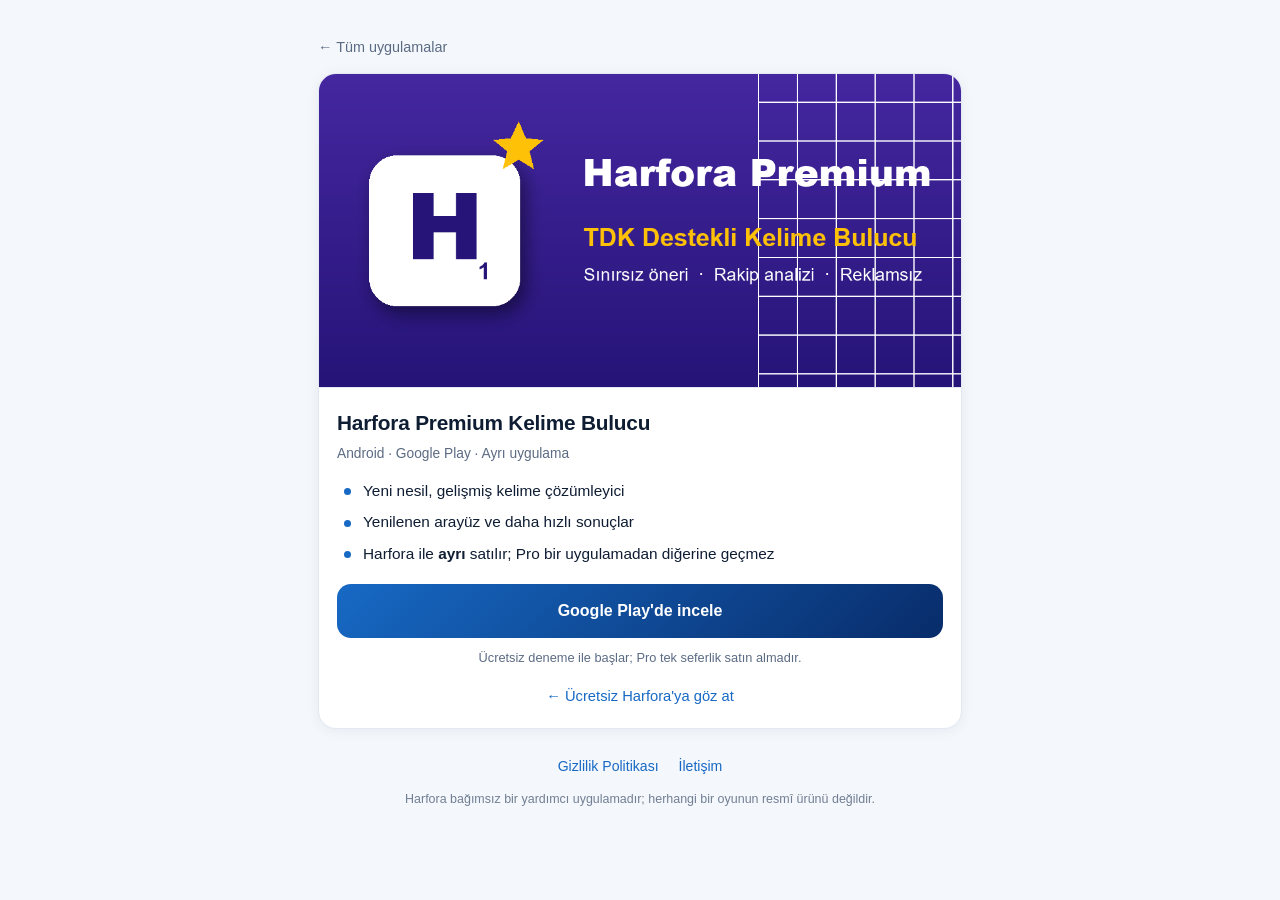
==== harfora-premium/index.html @ 7386c424 "Split app cards into detail pages + direct Play buttons - /                : app index, each card li" ====
<!DOCTYPE html>
<html lang="tr">
<head>
<meta charset="utf-8">
<meta name="viewport" content="width=device-width, initial-scale=1">
<title>Harfora Premium Kelime Bulucu — gelişmiş kelime çözümleyici</title>
<meta name="description" content="Harfora Premium: yeni nesil, gelişmiş Türkçe kelime çözümleyici. Android, Google Play. Harfora'dan ayrı bir uygulamadır; Pro satın alma uygulamalar arasında paylaşılmaz.">
<link rel="canonical" href="https://hasantarla.github.io/harfora-premium/">
<link rel="icon" href="../assets/icon-v2.png" type="image/png">
<link rel="stylesheet" href="../assets/site.css">
<meta property="og:type" content="website">
<meta property="og:locale" content="tr_TR">
<meta property="og:title" content="Harfora Premium Kelime Bulucu">
<meta property="og:description" content="Yeni nesil, gelişmiş kelime çözümleyici. Android, Google Play.">
<meta property="og:image" content="https://hasantarla.github.io/assets/harfora-v2.png">
<meta property="og:url" content="https://hasantarla.github.io/harfora-premium/">
</head>
<body>
<main>

  <nav class="crumb"><a href="../" data-keep-utm>← Tüm uygulamalar</a></nav>

  <article class="detail">
    <img class="banner" src="../assets/harfora-v2.png"
         alt="Harfora Premium Kelime Bulucu: gelişmiş kelime çözümleyici" width="1024" height="500">
    <div class="body">
      <h2>Harfora Premium Kelime Bulucu</h2>
      <p class="meta">Android · Google Play · Ayrı uygulama</p>
      <ul class="features">
        <li>Yeni nesil, gelişmiş kelime çözümleyici</li>
        <li>Yenilenen arayüz ve daha hızlı sonuçlar</li>
        <li>Harfora ile <strong>ayrı</strong> satılır; Pro bir uygulamadan diğerine geçmez</li>
      </ul>
      <a class="cta" href="https://play.google.com/store/apps/details?id=com.ht.harfora.v2&amp;utm_source=website&amp;utm_medium=landing&amp;utm_campaign=harfora_premium">Google Play'de incele</a>
      <p class="note">Ücretsiz deneme ile başlar; Pro tek seferlik satın almadır.</p>
      <a class="cross" href="../harfora/" data-keep-utm>← Ücretsiz Harfora'ya göz at</a>
    </div>
  </article>

  <footer>
    <div class="links">
      <a href="../privacy.html">Gizlilik Politikası</a>
      <a href="mailto:hasantarla.apps@gmail.com">İletişim</a>
    </div>
    <div class="disclaimer">
      Harfora bağımsız bir yardımcı uygulamadır; herhangi bir oyunun resmî ürünü değildir.
    </div>
  </footer>

</main>
<script src="../assets/site.js"></script>
</body>
</html>
---- assets/site.css ----
/* hasantarla.github.io — ortak stil
   Sayfalar: / (uygulama dizini), /harfora/, /harfora-premium/, /privacy.html */

:root{
  --fg:#0f1d33; --muted:#5b6b83; --bg:#f4f7fb; --card:#ffffff; --line:#e2e9f3;
  --brand:#1769C4; --brand-dark:#082C6A; --accent:#FFD64A; --ok:#127a4b;
  --shadow:0 2px 14px rgba(8,44,106,.06);
}
@media (prefers-color-scheme: dark){
  :root{
    --fg:#e8eef7; --muted:#9aa9be; --bg:#0b1220; --card:#131e33; --line:#22314d;
    --ok:#4ed191; --shadow:0 2px 14px rgba(0,0,0,.35);
  }
}

*{box-sizing:border-box}
html{-webkit-text-size-adjust:100%}
body{
  margin:0; background:var(--bg); color:var(--fg); font-size:17px; line-height:1.6;
  font-family:-apple-system,BlinkMacSystemFont,"Segoe UI",Roboto,Helvetica,Arial,sans-serif;
}
main{max-width:680px; margin:0 auto; padding:36px 18px 64px}
a{color:var(--brand)}

/* ---------- Baslik ---------- */
.page-head{margin:0 0 26px}
.page-head h1{font-size:1.7rem; margin:0 0 4px; letter-spacing:-.3px}
.page-head .sub{color:var(--muted); margin:0; font-size:.95rem}

/* ---------- Breadcrumb ---------- */
nav.crumb{margin:0 0 14px; font-size:.9rem}
nav.crumb a{color:var(--muted); text-decoration:none}
nav.crumb a:hover{color:var(--brand)}

/* ---------- Uygulama listesi (kart) ---------- */
ul.apps{list-style:none; margin:0; padding:0}
li.card{
  display:flex; align-items:stretch; background:var(--card); border:1px solid var(--line);
  border-radius:16px; box-shadow:var(--shadow); margin:0 0 12px; overflow:hidden;
}
li.card:hover{border-color:var(--brand)}
.card-main{
  flex:1 1 auto; min-width:0; display:flex; align-items:center; gap:13px;
  padding:14px 6px 14px 15px; text-decoration:none; color:inherit;
}
.card-main img{width:56px; height:56px; border-radius:13px; flex:0 0 auto}
.card-txt{min-width:0; display:block}
.card-name{display:block; font-weight:700; font-size:1.01rem; letter-spacing:-.1px}
.card-desc{display:block; color:var(--muted); font-size:.86rem; margin-top:2px}
.card-chev{flex:0 0 auto; color:var(--muted); font-size:1.35rem; line-height:1}
.card-play{
  flex:0 0 auto; align-self:center; display:inline-flex; align-items:center; gap:6px;
  margin:0 12px 0 4px; padding:11px 14px; border-radius:12px; text-decoration:none;
  font-weight:700; font-size:.83rem; color:#fff; white-space:nowrap;
  background:linear-gradient(135deg,var(--brand),var(--brand-dark));
}
.card-play svg{width:11px; height:11px; fill:currentColor}
.card-play:active{transform:translateY(1px)}

/* ---------- Detay sayfasi ---------- */
.detail{
  background:var(--card); border:1px solid var(--line); border-radius:18px;
  overflow:hidden; box-shadow:var(--shadow); margin:0 0 20px;
}
.detail img.banner{
  display:block; width:100%; height:auto; aspect-ratio:1024/500; object-fit:cover;
  border-bottom:1px solid var(--line);
}
.detail .body{padding:18px 18px 20px}
.detail h2{margin:0 0 4px; font-size:1.3rem; letter-spacing:-.2px}
.detail .meta{margin:0 0 14px; font-size:.86rem; color:var(--muted)}
.detail .meta .free{color:var(--ok); font-weight:700}
ul.features{list-style:none; padding:0; margin:0 0 18px}
ul.features li{position:relative; padding-left:26px; margin:0 0 7px; font-size:.96rem}
ul.features li::before{
  content:""; position:absolute; left:7px; top:.62em; width:7px; height:7px;
  border-radius:50%; background:var(--brand);
}
a.cta{
  display:flex; align-items:center; justify-content:center; gap:10px; min-height:52px;
  padding:14px 18px; border-radius:14px; text-decoration:none; font-weight:700;
  font-size:1rem; color:#fff; background:linear-gradient(135deg,var(--brand),var(--brand-dark));
}
a.cta:active{transform:translateY(1px)}
.note{font-size:.8rem; color:var(--muted); text-align:center; margin:10px 0 0}
.cross{
  display:block; text-align:center; margin-top:16px; font-size:.92rem;
  text-decoration:none; color:var(--brand);
}
.cross:hover{text-decoration:underline}

/* ---------- Alt bilgi ---------- */
footer{margin-top:26px; text-align:center; font-size:.88rem; color:var(--muted)}
footer a{text-decoration:none}
footer a:hover{text-decoration:underline}
footer .links{margin-bottom:10px}
footer .links a{margin:0 8px; white-space:nowrap}
.disclaimer{font-size:.78rem; margin-top:12px; opacity:.85}
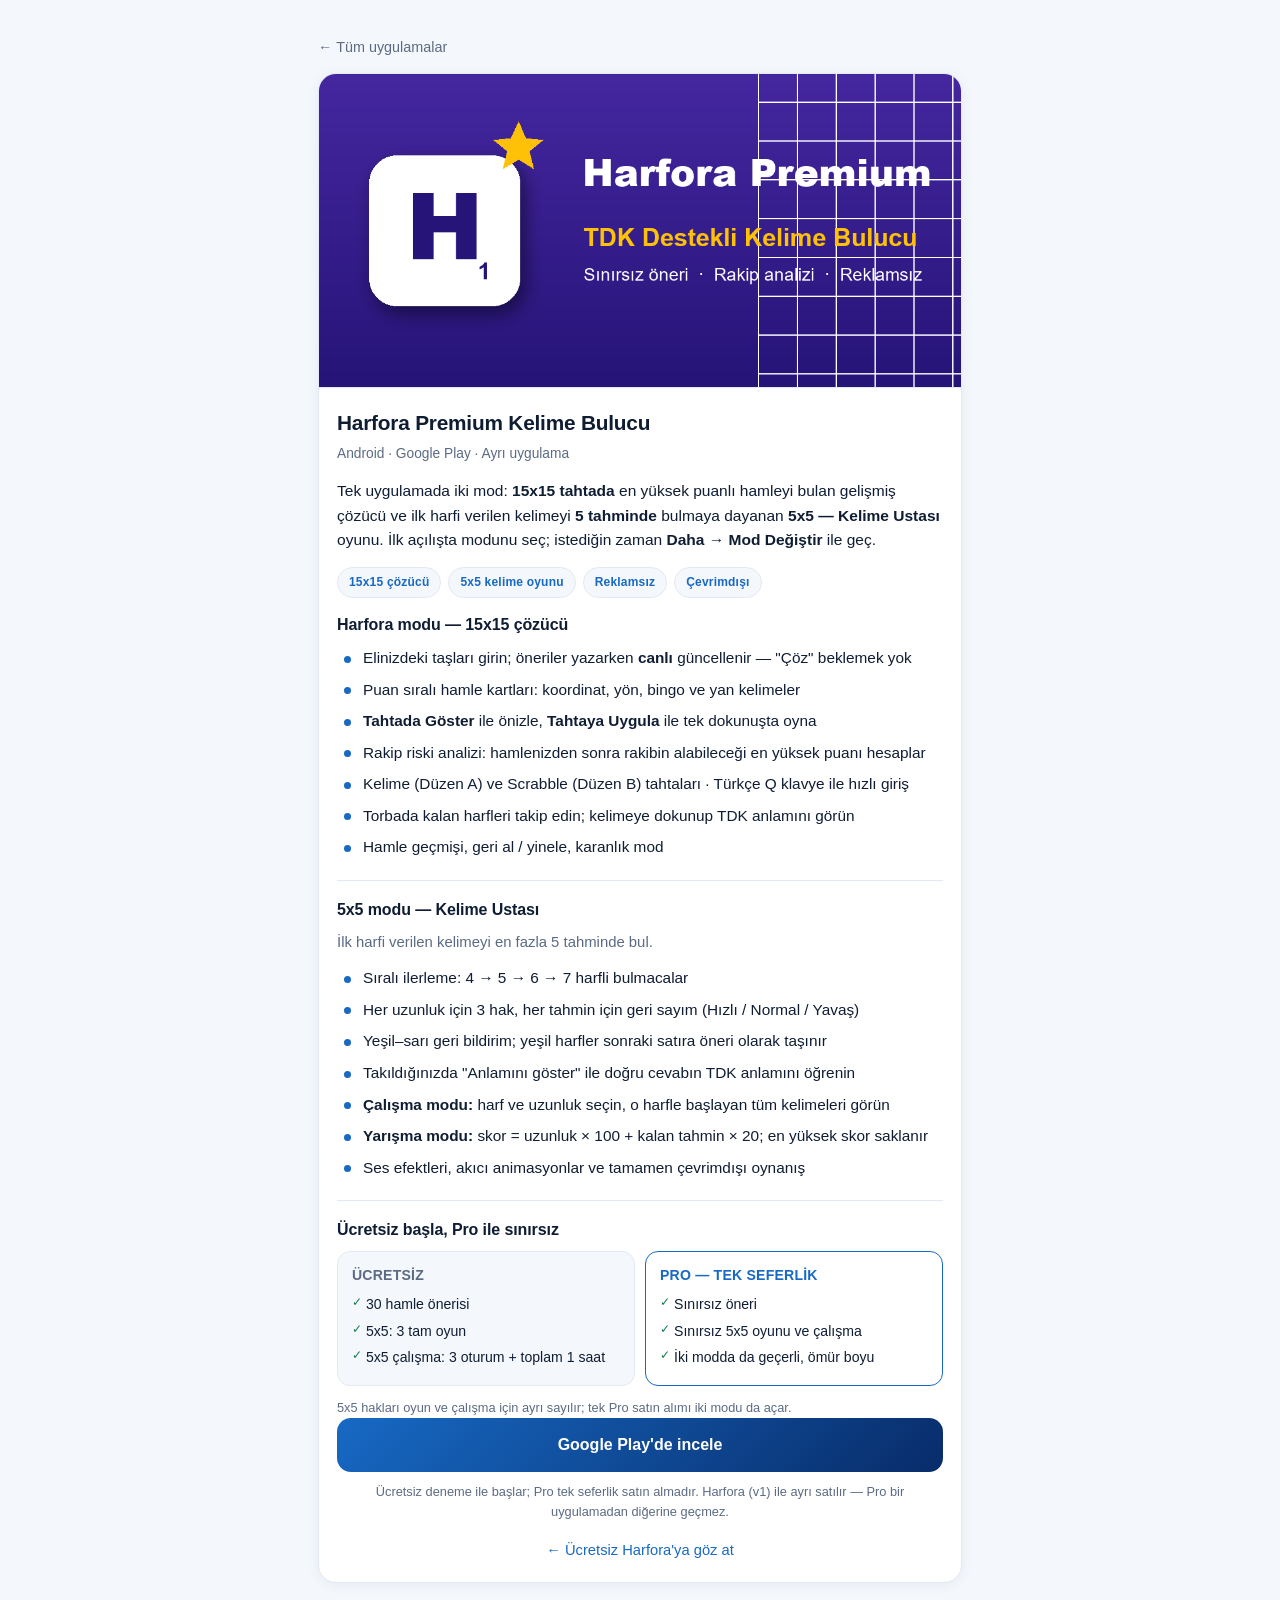
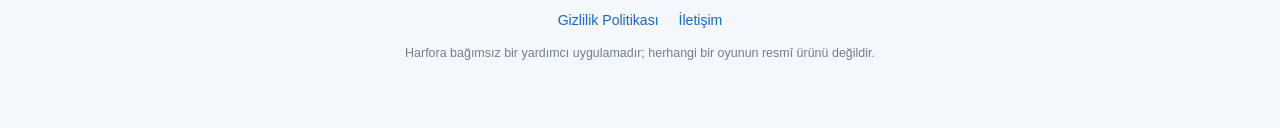
==== commit d8ce11fc: "Harfora Premium sayfasina 5x5 ve ozellik detaylari ekle - Detay sayfasi: iki mod tanitimi (15x15 coz" ====
--- a/harfora-premium/index.html
+++ b/harfora-premium/index.html
@@ -3,15 +3,15 @@
 <head>
 <meta charset="utf-8">
 <meta name="viewport" content="width=device-width, initial-scale=1">
-<title>Harfora Premium Kelime Bulucu — gelişmiş kelime çözümleyici</title>
-<meta name="description" content="Harfora Premium: yeni nesil, gelişmiş Türkçe kelime çözümleyici. Android, Google Play. Harfora'dan ayrı bir uygulamadır; Pro satın alma uygulamalar arasında paylaşılmaz.">
+<title>Harfora Premium Kelime Bulucu — 15x15 çözücü + 5x5 kelime oyunu</title>
+<meta name="description" content="Harfora Premium: 15x15 kelime tahtası için en yüksek puanlı hamleyi bulan çözücü ve 5x5 &quot;Kelime Ustası&quot; oyunu tek uygulamada. Reklamsız, çevrimdışı, Android · Google Play.">
 <link rel="canonical" href="https://hasantarla.github.io/harfora-premium/">
 <link rel="icon" href="../assets/icon-v2.png" type="image/png">
 <link rel="stylesheet" href="../assets/site.css">
 <meta property="og:type" content="website">
 <meta property="og:locale" content="tr_TR">
 <meta property="og:title" content="Harfora Premium Kelime Bulucu">
-<meta property="og:description" content="Yeni nesil, gelişmiş kelime çözümleyici. Android, Google Play.">
+<meta property="og:description" content="15x15 tahtada en yüksek puanlı hamle + 5x5 Kelime Ustası oyunu. Reklamsız, çevrimdışı.">
 <meta property="og:image" content="https://hasantarla.github.io/assets/harfora-v2.png">
 <meta property="og:url" content="https://hasantarla.github.io/harfora-premium/">
 </head>
@@ -22,17 +22,77 @@
 
   <article class="detail">
     <img class="banner" src="../assets/harfora-v2.png"
-         alt="Harfora Premium Kelime Bulucu: gelişmiş kelime çözümleyici" width="1024" height="500">
+         alt="Harfora Premium Kelime Bulucu: 15x15 çözücü ve 5x5 kelime oyunu" width="1024" height="500">
     <div class="body">
       <h2>Harfora Premium Kelime Bulucu</h2>
       <p class="meta">Android · Google Play · Ayrı uygulama</p>
-      <ul class="features">
-        <li>Yeni nesil, gelişmiş kelime çözümleyici</li>
-        <li>Yenilenen arayüz ve daha hızlı sonuçlar</li>
-        <li>Harfora ile <strong>ayrı</strong> satılır; Pro bir uygulamadan diğerine geçmez</li>
-      </ul>
+
+      <p class="lede">
+        Tek uygulamada iki mod: <strong>15x15 tahtada</strong> en yüksek puanlı hamleyi
+        bulan gelişmiş çözücü ve ilk harfi verilen kelimeyi <strong>5 tahminde</strong>
+        bulmaya dayanan <strong>5x5 — Kelime Ustası</strong> oyunu. İlk açılışta modunu
+        seç; istediğin zaman <em>Daha → Mod Değiştir</em> ile geç.
+      </p>
+
+      <div class="chips">
+        <span class="chip">15x15 çözücü</span>
+        <span class="chip">5x5 kelime oyunu</span>
+        <span class="chip">Reklamsız</span>
+        <span class="chip">Çevrimdışı</span>
+      </div>
+
+      <section class="mode">
+        <h3>Harfora modu — 15x15 çözücü</h3>
+        <ul class="features">
+          <li>Elinizdeki taşları girin; öneriler yazarken <strong>canlı</strong> güncellenir — "Çöz" beklemek yok</li>
+          <li>Puan sıralı hamle kartları: koordinat, yön, bingo ve yan kelimeler</li>
+          <li><strong>Tahtada Göster</strong> ile önizle, <strong>Tahtaya Uygula</strong> ile tek dokunuşta oyna</li>
+          <li>Rakip riski analizi: hamlenizden sonra rakibin alabileceği en yüksek puanı hesaplar</li>
+          <li>Kelime (Düzen A) ve Scrabble (Düzen B) tahtaları · Türkçe Q klavye ile hızlı giriş</li>
+          <li>Torbada kalan harfleri takip edin; kelimeye dokunup TDK anlamını görün</li>
+          <li>Hamle geçmişi, geri al / yinele, karanlık mod</li>
+        </ul>
+      </section>
+
+      <section class="mode">
+        <h3>5x5 modu — Kelime Ustası</h3>
+        <p class="mode-lead">İlk harfi verilen kelimeyi en fazla 5 tahminde bul.</p>
+        <ul class="features">
+          <li>Sıralı ilerleme: 4 → 5 → 6 → 7 harfli bulmacalar</li>
+          <li>Her uzunluk için 3 hak, her tahmin için geri sayım (Hızlı / Normal / Yavaş)</li>
+          <li>Yeşil–sarı geri bildirim; yeşil harfler sonraki satıra öneri olarak taşınır</li>
+          <li>Takıldığınızda "Anlamını göster" ile doğru cevabın TDK anlamını öğrenin</li>
+          <li><strong>Çalışma modu:</strong> harf ve uzunluk seçin, o harfle başlayan tüm kelimeleri görün</li>
+          <li><strong>Yarışma modu:</strong> skor = uzunluk × 100 + kalan tahmin × 20; en yüksek skor saklanır</li>
+          <li>Ses efektleri, akıcı animasyonlar ve tamamen çevrimdışı oynanış</li>
+        </ul>
+      </section>
+
+      <section class="mode">
+        <h3>Ücretsiz başla, Pro ile sınırsız</h3>
+        <div class="tiers">
+          <div class="tier">
+            <h4>Ücretsiz</h4>
+            <ul>
+              <li>30 hamle önerisi</li>
+              <li>5x5: 3 tam oyun</li>
+              <li>5x5 çalışma: 3 oturum + toplam 1 saat</li>
+            </ul>
+          </div>
+          <div class="tier pro">
+            <h4>Pro — tek seferlik</h4>
+            <ul>
+              <li>Sınırsız öneri</li>
+              <li>Sınırsız 5x5 oyunu ve çalışma</li>
+              <li>İki modda da geçerli, ömür boyu</li>
+            </ul>
+          </div>
+        </div>
+        <p class="note note-left">5x5 hakları oyun ve çalışma için ayrı sayılır; tek Pro satın alımı iki modu da açar.</p>
+      </section>
+
       <a class="cta" href="https://play.google.com/store/apps/details?id=com.ht.harfora.v2&amp;utm_source=website&amp;utm_medium=landing&amp;utm_campaign=harfora_premium">Google Play'de incele</a>
-      <p class="note">Ücretsiz deneme ile başlar; Pro tek seferlik satın almadır.</p>
+      <p class="note">Ücretsiz deneme ile başlar; Pro tek seferlik satın almadır. Harfora (v1) ile ayrı satılır — Pro bir uygulamadan diğerine geçmez.</p>
       <a class="cross" href="../harfora/" data-keep-utm>← Ücretsiz Harfora'ya göz at</a>
     </div>
   </article>
--- a/assets/site.css
+++ b/assets/site.css
@@ -70,6 +70,34 @@
 .detail h2{margin:0 0 4px; font-size:1.3rem; letter-spacing:-.2px}
 .detail .meta{margin:0 0 14px; font-size:.86rem; color:var(--muted)}
 .detail .meta .free{color:var(--ok); font-weight:700}
+.detail .lede{margin:0 0 14px; font-size:.97rem}
+.detail .lede em{font-style:normal; font-weight:600}
+
+/* Mod bolumleri + etiketler */
+.chips{display:flex; flex-wrap:wrap; gap:7px; margin:0 0 6px}
+.chip{
+  font-size:.75rem; font-weight:700; letter-spacing:.2px; padding:5px 11px;
+  border-radius:999px; color:var(--brand); background:var(--bg); border:1px solid var(--line);
+}
+.mode h3{
+  font-size:1rem; letter-spacing:-.1px; margin:20px 0 8px; padding-top:16px;
+  border-top:1px solid var(--line);
+}
+.detail .body > .mode:first-of-type h3{border-top:0; padding-top:0; margin-top:14px}
+.mode-lead{margin:0 0 12px; font-size:.93rem; color:var(--muted)}
+
+/* Ucretsiz / Pro karsilastirma */
+.tiers{display:grid; grid-template-columns:1fr 1fr; gap:10px; margin:0 0 12px}
+@media (max-width:430px){ .tiers{grid-template-columns:1fr} }
+.tier{background:var(--bg); border:1px solid var(--line); border-radius:13px; padding:12px 14px}
+.tier.pro{border-color:var(--brand); background:var(--card)}
+.tier h4{margin:0 0 7px; font-size:.88rem; letter-spacing:.2px; text-transform:uppercase; color:var(--muted)}
+.tier.pro h4{color:var(--brand)}
+.tier ul{list-style:none; padding:0; margin:0}
+.tier li{font-size:.88rem; margin:0 0 4px; padding-left:14px; position:relative}
+.tier li::before{content:"✓"; position:absolute; left:0; top:0; font-size:.78rem; color:var(--ok)}
+.detail .note-left{text-align:left; margin:0}
+
 ul.features{list-style:none; padding:0; margin:0 0 18px}
 ul.features li{position:relative; padding-left:26px; margin:0 0 7px; font-size:.96rem}
 ul.features li::before{
